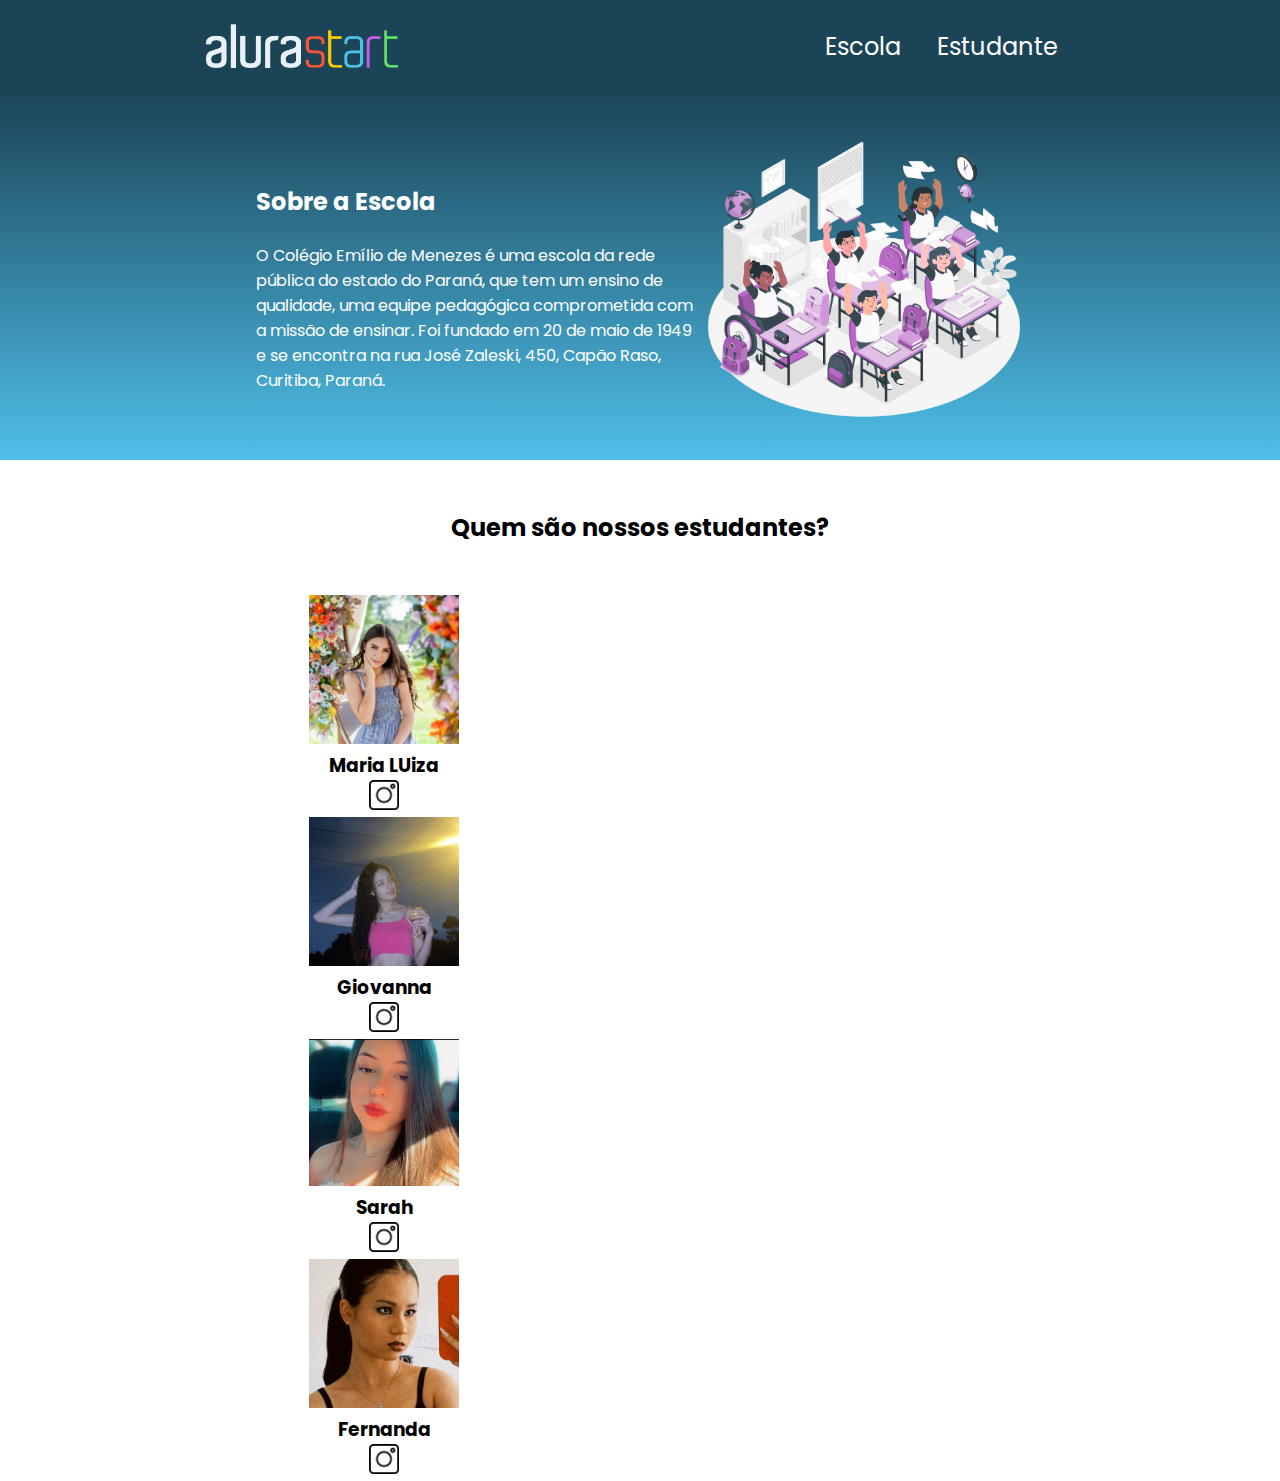
==== index.html @ 67d45b6f "Add files via upload" ====
<!DOCTYPE html>
<html lang="en">
<head>
    <meta charset="UTF-8">
    <meta http-equiv="X-UA-Copatible" content="IE=edge">
    <meta name="viewport" content="width=device-width, initial-scale=1.0">
    <title>Document</title>
    <link rel="stylesheet" href="style.css">
    <link rel="preconnect" href="https://fonts.googleapis.com">
    <link rel="preconnect" href="https://fonts.gstatic.com" crossorigin>
    <link href="https://fonts.googleapis.com/css2?family=Poppins:ital,wght@0,200;0,700;1,400&display=swap" rel="stylesheet">
</head>

<body>
    <header class="cabecalho">
        <img class="cabecalho-imagem" src="alurastart logo (1).png" alt="logo da alurastart">
        <ul class="cabecalho-lista">
            <li class="cabecalho-lista-item">Escola</li>
            <li class="cabecalho-lista-item">Estudante</li>
        </ul>
    </header>
     <section class="Escola">
        <div class="escola-div-conteudo">
            <h2 class="escola-titulo">Sobre a Escola</h2>
            <p class="escola-texto-um">O Colégio Emílio de Menezes é uma escola da rede pública do estado do Paraná, que tem um ensino de qualidade, uma equipe pedagógica comprometida com a missão de ensinar. Foi fundado em 20 de maio de 1949 e se encontra na rua José Zaleski, 450, Capão Raso, Curitiba, Paraná.</p>
        </div>
        <img class="escola-imagem" src="End of school-amico.png" alt="Professora no quadro">
    </section>
    <section class="estudante">
        <h2 class="estudante-titulo">Quem são nossos estudantes?</h2>
        <div class="estudante-todos">
        <span></span>
        <div class="estudante-div">
          <img class="estudante-imagem" src="maria luiza..jpg" alt="foto da maria luiza">
          <h3 class="estudante-nome">Maria LUiza</h3>
          <a href="https://www.instagram.com/maluiza_machado/"><img class="estudante-icone" src="instagram (1).png" alt="icone instagram"></a
        </div>
        <div class="estudante-div">
          <img class="estudante-imagem" src="Giovanna.jpg" alt="foto da giovanna">
          <h3 class="estudante-nome">Giovanna</h3>
          <a href="https://www.instagram.com/gii.meira/"><img class="estudante-icone" src="instagram (1).png" alt="icone instagram"></a>
        </div>
        <span></span>
        <span></span>
        <span></span>
        <div class="estudante-div">
          <img class="estudante-imagem" src="sarah..jpg" alt="foto da sarah">
          <h3 class="estudante-nome">Sarah</h3>
          <a href="https://www.instagram.com/sarah_crislimaa/"><img class="estudante-icone" src="instagram (1).png" alt="icone instagram"></a>
        </div>
        
        <div class="estudante-div">
          <img class="estudante-imagem" src="Fernanda.jpeg" alt="foto da fernanda">
          <h3 class="estudante-nome">Fernanda</h3>
          <a href="https://www.instagram.com/fefazzz/"><img class="estudante-icone" src="instagram (1).png" alt="icone instagram"></a>
        </div>
    </div>
    </section>
</body>
</html>
---- style.css ----
*{
    margin: 0;
    padding: 0;
}
body{
    font-family: 'Poppins', sans-serif;
}

.cabecalho {
    background-color: #1C4457;
    color: white;
    display: flex; 
    justify-content: space-around;
    align-items: center;
    padding: 24px 0;
}

.cabecalho-imagem{
    width: 15%;
}

.cabecalho-lista-item{
    display: inline-block;
    margin: 0 16px;
    font-size: 24px;
}

.escola-imagem{
    width: 25%;
}

 .Escola{
    background-image: linear-gradient(#1C4457,#4EBFE9);
    color: white;
    display: flex;
    justify-content: center;
    align-items: center;
    padding: 24px 0;
}

.escola-div-conteudo{
    width: 35%;
}
.escola-titulo{
    padding: 24px 0;
}

.estudante-imagem{
    width: 150px;
}
.estudante-icone{
    width: 30px;
}

.estudante-div{
    text-align: center;
}

.estudante-titulo{
    text-align: center;
    padding: 50px 0;
}

.estudante-todos{
    display: grid;
    grid-template-columns: 20% 20% 20% 20% 20%;
}
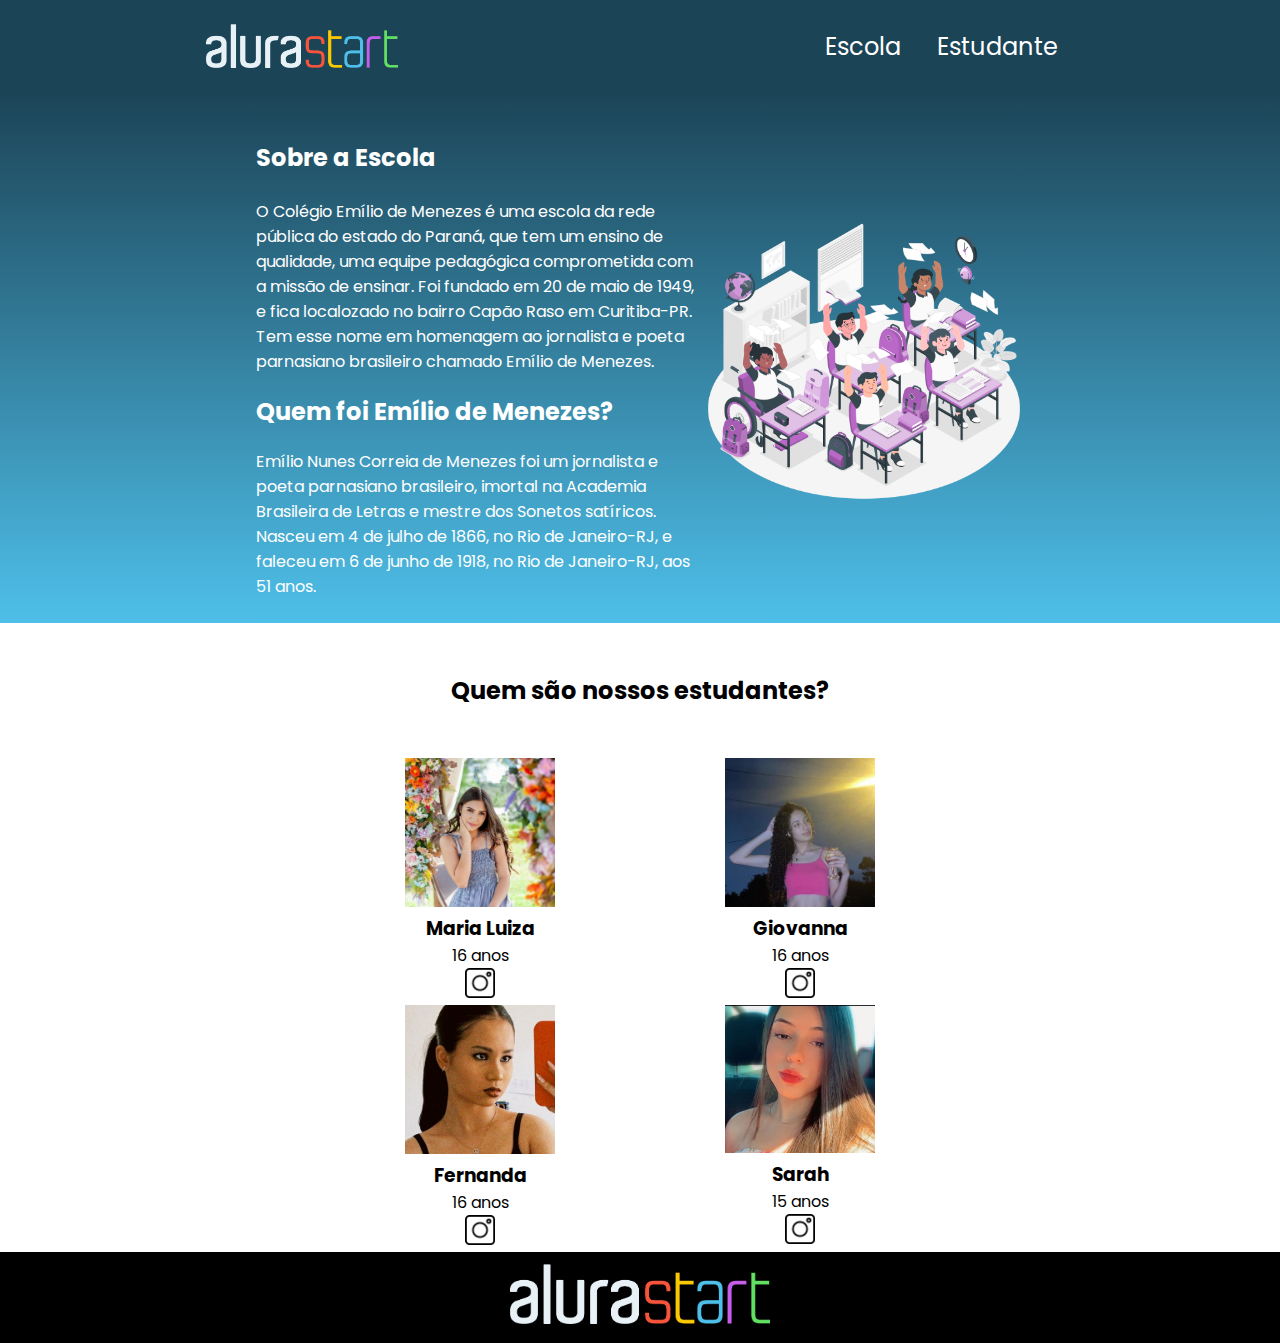
==== commit 348e7e35: "Add files via upload" ====
--- a/index.html
+++ b/index.html
@@ -22,39 +22,46 @@
      <section class="Escola">
         <div class="escola-div-conteudo">
             <h2 class="escola-titulo">Sobre a Escola</h2>
-            <p class="escola-texto-um">O Colégio Emílio de Menezes é uma escola da rede pública do estado do Paraná, que tem um ensino de qualidade, uma equipe pedagógica comprometida com a missão de ensinar. Foi fundado em 20 de maio de 1949 e se encontra na rua José Zaleski, 450, Capão Raso, Curitiba, Paraná.</p>
+            <p class="escola-texto-um">O Colégio Emílio de Menezes é uma escola da rede pública do estado do Paraná, que tem um ensino de qualidade, uma equipe pedagógica comprometida com a missão de ensinar. Foi fundado em 20 de maio de 1949, e fica localozado no bairro Capão Raso em Curitiba-PR. Tem esse nome em homenagem ao jornalista e poeta parnasiano brasileiro chamado Emílio de Menezes.</p>
+            <h2 class="escola-texto-dois">Quem foi Emílio de Menezes?</h2>
+            <p class="escola-texto-tres">Emílio Nunes Correia de Menezes foi um jornalista e poeta parnasiano brasileiro, imortal na Academia Brasileira de Letras e mestre dos Sonetos satíricos. Nasceu em 4 de julho de 1866, no Rio de Janeiro-RJ, e faleceu em 6 de junho de 1918, no Rio de Janeiro-RJ, aos 51 anos.</p>
         </div>
         <img class="escola-imagem" src="End of school-amico.png" alt="Professora no quadro">
     </section>
     <section class="estudante">
         <h2 class="estudante-titulo">Quem são nossos estudantes?</h2>
         <div class="estudante-todos">
-        <span></span>
+          <span></span>
         <div class="estudante-div">
-          <img class="estudante-imagem" src="maria luiza..jpg" alt="foto da maria luiza">
-          <h3 class="estudante-nome">Maria LUiza</h3>
-          <a href="https://www.instagram.com/maluiza_machado/"><img class="estudante-icone" src="instagram (1).png" alt="icone instagram"></a
+          <img class="estudante-imagem" src="maria luiza..jpg" alt="foto da Maria Luiza">
+          <h3 class="estudante-nome">Maria Luiza</h3>
+          <p class="estudante-texto-1">16 anos</p>
+          <a href="https://www.instagram.com/maluiza_machado/"><img class="estudante-icone" src="instagram (1).png" alt="ícone instagram"></a>
         </div>
         <div class="estudante-div">
-          <img class="estudante-imagem" src="Giovanna.jpg" alt="foto da giovanna">
+          <img class="estudante-imagem" src="Giovanna.jpg" alt="foto da Giovanna">
           <h3 class="estudante-nome">Giovanna</h3>
-          <a href="https://www.instagram.com/gii.meira/"><img class="estudante-icone" src="instagram (1).png" alt="icone instagram"></a>
+          <p class="estudante-texto-1">16 anos</p>
+          <a href="https://www.instagram.com/gii.meira/"><img class="estudante-icone" src="instagram (1).png" alt="ícone instagram"></a>
         </div>
         <span></span>
         <span></span>
-        <span></span>
+        <div class="estudante-div">
+          <img class="estudante-imagem" src="Fernanda.jpeg" alt="foto da Fernanda">
+          <h3 class="estudante-nome">Fernanda</h3>
+          <p class="estudante-texto-1">16 anos</p>
+          <a href="https://www.instagram.com/fefazzz/"><img class="estudante-icone" src="instagram (1).png" alt="ícone instagram"></a>
+        </div>
         <div class="estudante-div">
           <img class="estudante-imagem" src="sarah..jpg" alt="foto da sarah">
           <h3 class="estudante-nome">Sarah</h3>
-          <a href="https://www.instagram.com/sarah_crislimaa/"><img class="estudante-icone" src="instagram (1).png" alt="icone instagram"></a>
+          <p class="estudante-texto-1">15 anos</p>
+          <a href="https://www.instagram.com/sarah_crislimaa/"><img class="estudante-icone" src="instagram (1).png" alt="ícone instagram"></a>
+         </div>
         </div>
-        
-        <div class="estudante-div">
-          <img class="estudante-imagem" src="Fernanda.jpeg" alt="foto da fernanda">
-          <h3 class="estudante-nome">Fernanda</h3>
-          <a href="https://www.instagram.com/fefazzz/"><img class="estudante-icone" src="instagram (1).png" alt="icone instagram"></a>
-        </div>
-    </div>
     </section>
+    <footer class="rodape">
+      <img class="rodape-imagem" src="alurastart logo (1).png" alt="logo da alura start">
+    </footer>
 </body>
 </html>--- a/style.css
+++ b/style.css
@@ -45,9 +45,14 @@
     padding: 24px 0;
 }
 
+.escola-texto-dois{
+    padding: 20px 0;
+}
+
 .estudante-imagem{
     width: 150px;
 }
+
 .estudante-icone{
     width: 30px;
 }
@@ -63,5 +68,16 @@
 
 .estudante-todos{
     display: grid;
-    grid-template-columns: 20% 20% 20% 20% 20%;
+    grid-template-columns: 25% 25% 25% 25%;
+}
+
+.rodape{
+    background-color: black;
+    text-align: center;
+}
+
+.rodape-imagem{
+    height: 60px;
+    padding: 12px 0
+    ;
 }